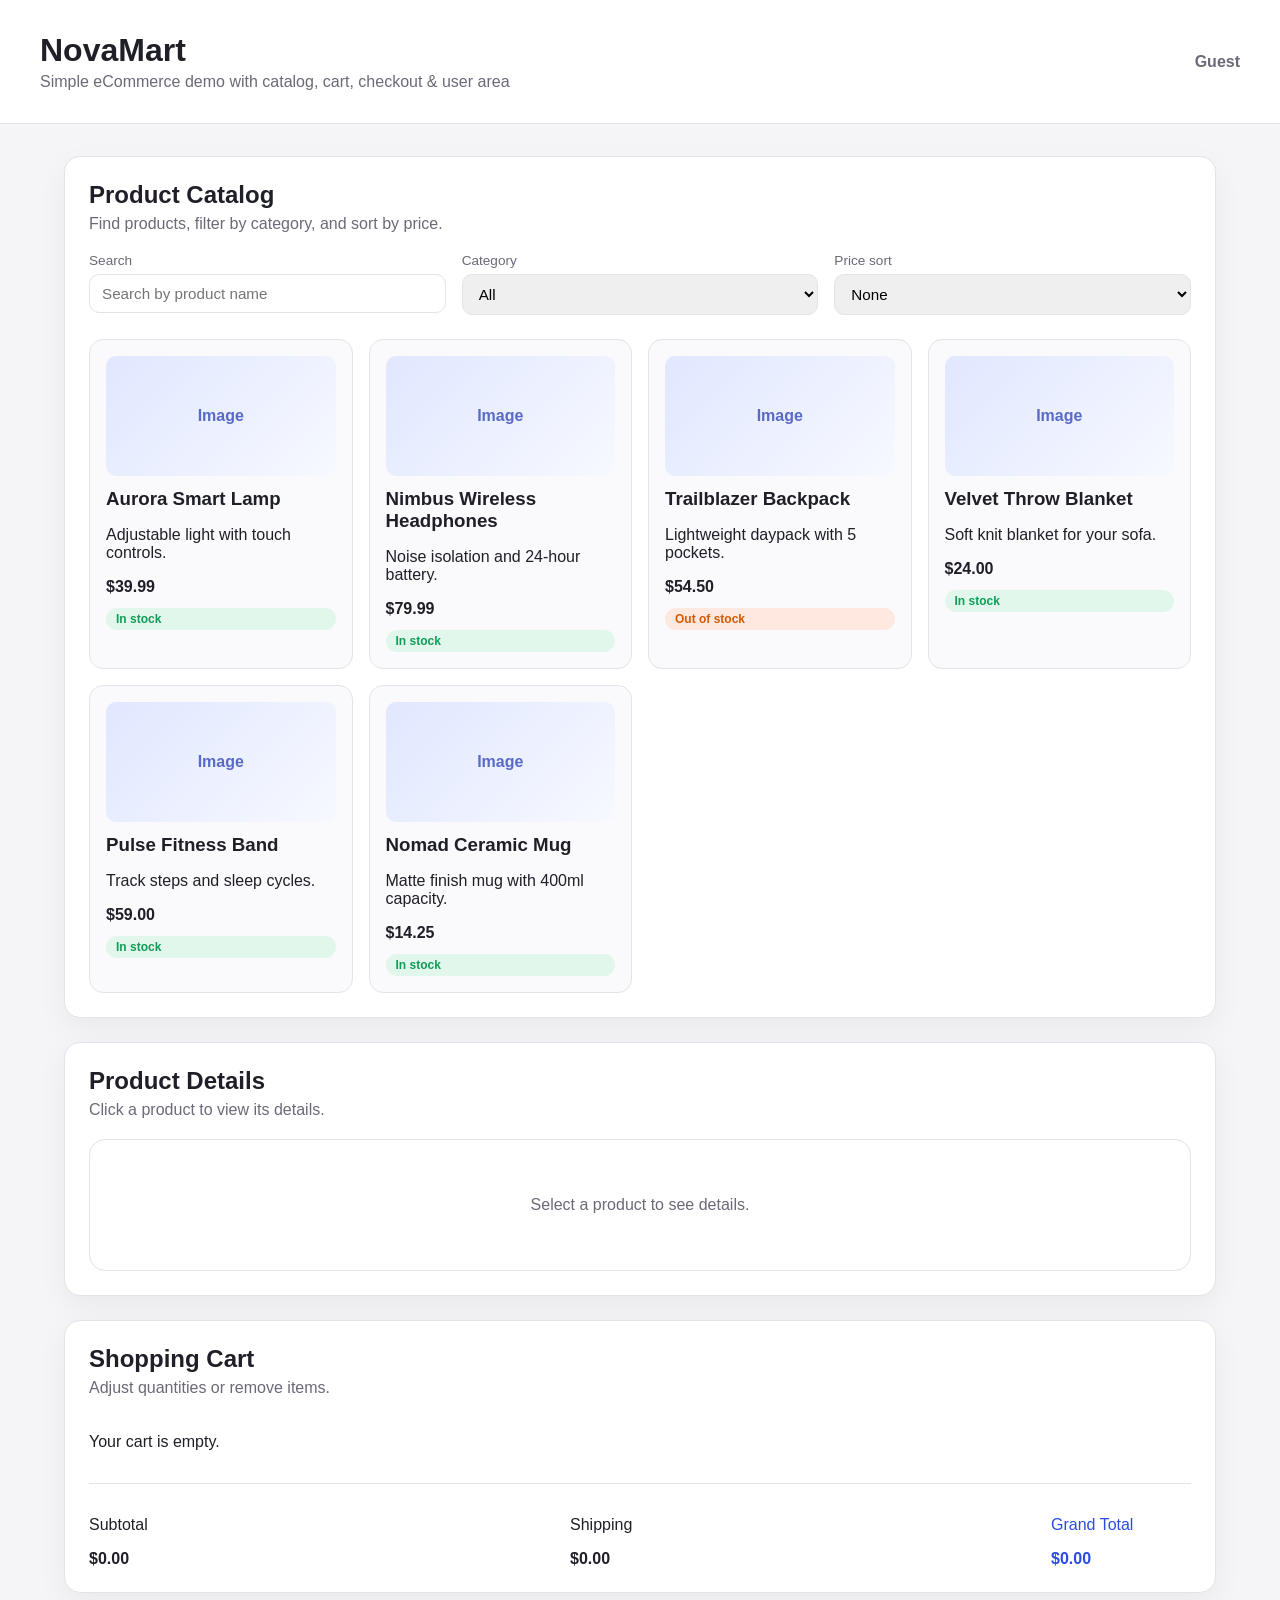
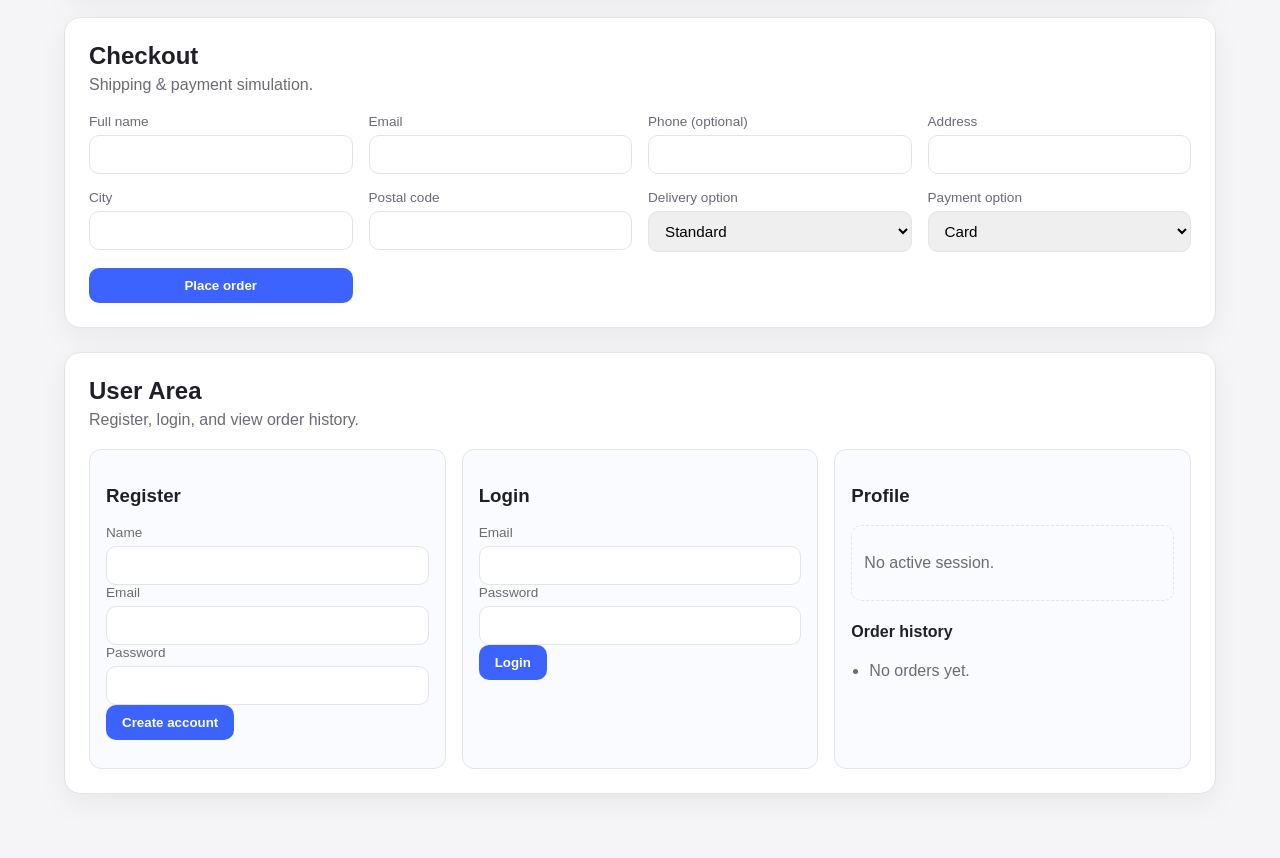
==== index.html @ 3a496c68 "Add ecommerce demo interface" ====
<!DOCTYPE html>
<html lang="en">
<head>
  <meta charset="UTF-8" />
  <meta name="viewport" content="width=device-width, initial-scale=1" />
  <title>NovaMart - Demo eCommerce</title>
  <link rel="stylesheet" href="styles.css" />
</head>
<body>
  <header class="site-header">
    <div>
      <h1>NovaMart</h1>
      <p class="tagline">Simple eCommerce demo with catalog, cart, checkout & user area</p>
    </div>
    <div class="header-actions">
      <span id="sessionStatus" class="session-status">Guest</span>
      <button id="logoutButton" class="secondary hidden">Logout</button>
    </div>
  </header>

  <main class="page">
    <section class="panel" id="catalog">
      <div class="panel-header">
        <h2>Product Catalog</h2>
        <p class="subtitle">Find products, filter by category, and sort by price.</p>
      </div>
      <div class="filters">
        <div class="field">
          <label for="searchInput">Search</label>
          <input id="searchInput" type="search" placeholder="Search by product name" />
        </div>
        <div class="field">
          <label for="categoryFilter">Category</label>
          <select id="categoryFilter"></select>
        </div>
        <div class="field">
          <label for="priceSort">Price sort</label>
          <select id="priceSort">
            <option value="">None</option>
            <option value="low-high">Low → High</option>
            <option value="high-low">High → Low</option>
          </select>
        </div>
      </div>
      <div id="productGrid" class="product-grid"></div>
    </section>

    <section class="panel" id="details">
      <div class="panel-header">
        <h2>Product Details</h2>
        <p class="subtitle">Click a product to view its details.</p>
      </div>
      <div id="detailsCard" class="details-card empty-state">
        <p>Select a product to see details.</p>
      </div>
    </section>

    <section class="panel" id="cart">
      <div class="panel-header">
        <h2>Shopping Cart</h2>
        <p class="subtitle">Adjust quantities or remove items.</p>
      </div>
      <div id="cartItems" class="cart-items"></div>
      <div class="cart-summary">
        <div>
          <p>Subtotal</p>
          <strong id="subtotalValue">$0.00</strong>
        </div>
        <div>
          <p>Shipping</p>
          <strong id="shippingValue">$0.00</strong>
        </div>
        <div class="grand-total">
          <p>Grand Total</p>
          <strong id="grandTotalValue">$0.00</strong>
        </div>
      </div>
    </section>

    <section class="panel" id="checkout">
      <div class="panel-header">
        <h2>Checkout</h2>
        <p class="subtitle">Shipping & payment simulation.</p>
      </div>
      <form id="checkoutForm" class="checkout-form">
        <div class="field">
          <label for="fullName">Full name</label>
          <input id="fullName" required />
        </div>
        <div class="field">
          <label for="email">Email</label>
          <input id="email" type="email" required />
        </div>
        <div class="field">
          <label for="phone">Phone (optional)</label>
          <input id="phone" type="tel" />
        </div>
        <div class="field">
          <label for="address">Address</label>
          <input id="address" required />
        </div>
        <div class="field">
          <label for="city">City</label>
          <input id="city" required />
        </div>
        <div class="field">
          <label for="postalCode">Postal code</label>
          <input id="postalCode" required />
        </div>
        <div class="field">
          <label for="deliveryOption">Delivery option</label>
          <select id="deliveryOption">
            <option value="standard">Standard</option>
            <option value="express">Express</option>
          </select>
        </div>
        <div class="field">
          <label for="paymentOption">Payment option</label>
          <select id="paymentOption">
            <option value="card">Card</option>
            <option value="cod">Cash on Delivery</option>
          </select>
        </div>
        <button type="submit" class="primary">Place order</button>
        <p id="checkoutMessage" class="status-message"></p>
      </form>
    </section>

    <section class="panel" id="userArea">
      <div class="panel-header">
        <h2>User Area</h2>
        <p class="subtitle">Register, login, and view order history.</p>
      </div>
      <div class="user-grid">
        <div class="user-card">
          <h3>Register</h3>
          <form id="registerForm" class="stacked-form">
            <div class="field">
              <label for="registerName">Name</label>
              <input id="registerName" required />
            </div>
            <div class="field">
              <label for="registerEmail">Email</label>
              <input id="registerEmail" type="email" required />
            </div>
            <div class="field">
              <label for="registerPassword">Password</label>
              <input id="registerPassword" type="password" required minlength="4" />
            </div>
            <button type="submit" class="primary">Create account</button>
            <p id="registerMessage" class="status-message"></p>
          </form>
        </div>
        <div class="user-card">
          <h3>Login</h3>
          <form id="loginForm" class="stacked-form">
            <div class="field">
              <label for="loginEmail">Email</label>
              <input id="loginEmail" type="email" required />
            </div>
            <div class="field">
              <label for="loginPassword">Password</label>
              <input id="loginPassword" type="password" required />
            </div>
            <button type="submit" class="primary">Login</button>
            <p id="loginMessage" class="status-message"></p>
          </form>
        </div>
        <div class="user-card">
          <h3>Profile</h3>
          <div id="profileSummary" class="profile-summary">
            <p>No active session.</p>
          </div>
          <h4>Order history</h4>
          <ul id="orderHistory" class="order-history">
            <li>No orders yet.</li>
          </ul>
        </div>
      </div>
    </section>
  </main>

  <script src="script.js"></script>
</body>
</html>
---- styles.css ----
:root {
  color-scheme: light;
  font-family: "Inter", "Segoe UI", sans-serif;
  --bg: #f5f5f7;
  --panel: #ffffff;
  --primary: #3d63ff;
  --primary-dark: #2b4be3;
  --border: #e3e3ea;
  --text: #1f1f28;
  --muted: #6a6a78;
  --success: #0f9d58;
  --warning: #d55a00;
}

* {
  box-sizing: border-box;
}

body {
  margin: 0;
  background: var(--bg);
  color: var(--text);
}

.site-header {
  display: flex;
  justify-content: space-between;
  align-items: center;
  padding: 32px 40px;
  background: var(--panel);
  border-bottom: 1px solid var(--border);
}

.site-header h1 {
  margin: 0 0 4px;
}

.tagline {
  margin: 0;
  color: var(--muted);
}

.header-actions {
  display: flex;
  align-items: center;
  gap: 12px;
}

.session-status {
  font-weight: 600;
  color: var(--muted);
}

.page {
  max-width: 1200px;
  margin: 0 auto;
  padding: 32px 24px 64px;
  display: grid;
  gap: 24px;
}

.panel {
  background: var(--panel);
  border-radius: 16px;
  padding: 24px;
  border: 1px solid var(--border);
  box-shadow: 0 10px 30px rgba(15, 15, 20, 0.05);
}

.panel-header {
  margin-bottom: 20px;
}

.panel-header h2 {
  margin: 0 0 6px;
}

.subtitle {
  margin: 0;
  color: var(--muted);
}

.filters {
  display: grid;
  grid-template-columns: repeat(auto-fit, minmax(200px, 1fr));
  gap: 16px;
  margin-bottom: 24px;
}

.field {
  display: flex;
  flex-direction: column;
  gap: 6px;
}

.field label {
  font-size: 0.85rem;
  color: var(--muted);
}

.field input,
.field select {
  padding: 10px 12px;
  border-radius: 10px;
  border: 1px solid var(--border);
  font-size: 0.95rem;
}

.primary {
  background: var(--primary);
  color: white;
  border: none;
  border-radius: 10px;
  padding: 10px 16px;
  font-weight: 600;
  cursor: pointer;
}

.primary:disabled {
  background: #b8c4ff;
  cursor: not-allowed;
}

.secondary {
  background: transparent;
  border: 1px solid var(--border);
  border-radius: 10px;
  padding: 8px 12px;
  cursor: pointer;
}

.hidden {
  display: none;
}

.product-grid {
  display: grid;
  grid-template-columns: repeat(auto-fit, minmax(220px, 1fr));
  gap: 16px;
}

.product-card {
  border: 1px solid var(--border);
  border-radius: 14px;
  padding: 16px;
  background: #fafafc;
  display: flex;
  flex-direction: column;
  gap: 12px;
  cursor: pointer;
  transition: transform 0.2s ease, box-shadow 0.2s ease;
}

.product-card:hover {
  transform: translateY(-4px);
  box-shadow: 0 10px 20px rgba(30, 30, 45, 0.12);
}

.product-image {
  height: 120px;
  background: linear-gradient(135deg, #e0e7ff, #f7f9ff);
  border-radius: 10px;
  display: grid;
  place-items: center;
  color: #5a6ac7;
  font-weight: 600;
}

.product-info h3 {
  margin: 0 0 6px;
}

.badge {
  display: inline-flex;
  align-items: center;
  gap: 6px;
  padding: 4px 10px;
  border-radius: 999px;
  font-size: 0.75rem;
  font-weight: 600;
}

.badge.in-stock {
  background: #e2f7eb;
  color: var(--success);
}

.badge.out-stock {
  background: #ffe8e0;
  color: var(--warning);
}

.details-card {
  display: grid;
  grid-template-columns: 160px 1fr;
  gap: 20px;
  align-items: center;
  padding: 20px;
  border: 1px solid var(--border);
  border-radius: 16px;
}

.details-card.empty-state {
  display: block;
  text-align: center;
  padding: 40px;
  color: var(--muted);
}

.details-image {
  height: 160px;
  border-radius: 14px;
  background: linear-gradient(135deg, #dfe7ff, #f6f6ff);
  display: grid;
  place-items: center;
  font-weight: 600;
  color: #4a58b0;
}

.details-info h3 {
  margin-top: 0;
}

.details-actions {
  display: flex;
  flex-wrap: wrap;
  gap: 12px;
  margin-top: 16px;
  align-items: center;
}

.status-message {
  margin: 12px 0 0;
  color: var(--success);
  font-weight: 600;
}

.cart-items {
  display: grid;
  gap: 12px;
}

.cart-item {
  display: grid;
  grid-template-columns: 1fr auto auto auto;
  gap: 12px;
  align-items: center;
  border: 1px solid var(--border);
  border-radius: 12px;
  padding: 12px;
  background: #fafbff;
}

.cart-item h4 {
  margin: 0 0 6px;
}

.quantity-controls {
  display: flex;
  align-items: center;
  gap: 6px;
}

.quantity-controls button {
  width: 28px;
  height: 28px;
  border-radius: 6px;
  border: 1px solid var(--border);
  background: white;
  cursor: pointer;
}

.cart-summary {
  display: flex;
  justify-content: space-between;
  margin-top: 16px;
  border-top: 1px solid var(--border);
  padding-top: 16px;
  gap: 16px;
}

.cart-summary div {
  min-width: 140px;
}

.grand-total {
  color: var(--primary-dark);
}

.checkout-form {
  display: grid;
  grid-template-columns: repeat(auto-fit, minmax(220px, 1fr));
  gap: 16px;
}

.user-grid {
  display: grid;
  grid-template-columns: repeat(auto-fit, minmax(260px, 1fr));
  gap: 16px;
}

.user-card {
  border: 1px solid var(--border);
  border-radius: 12px;
  padding: 16px;
  background: #fafbff;
}

.profile-summary {
  padding: 12px;
  border-radius: 10px;
  border: 1px dashed var(--border);
  margin-bottom: 12px;
  color: var(--muted);
}

.order-history {
  margin: 0;
  padding-left: 18px;
  color: var(--muted);
}

@media (max-width: 700px) {
  .site-header {
    flex-direction: column;
    align-items: flex-start;
    gap: 12px;
  }

  .details-card {
    grid-template-columns: 1fr;
  }

  .cart-item {
    grid-template-columns: 1fr;
  }

  .cart-summary {
    flex-direction: column;
  }
}
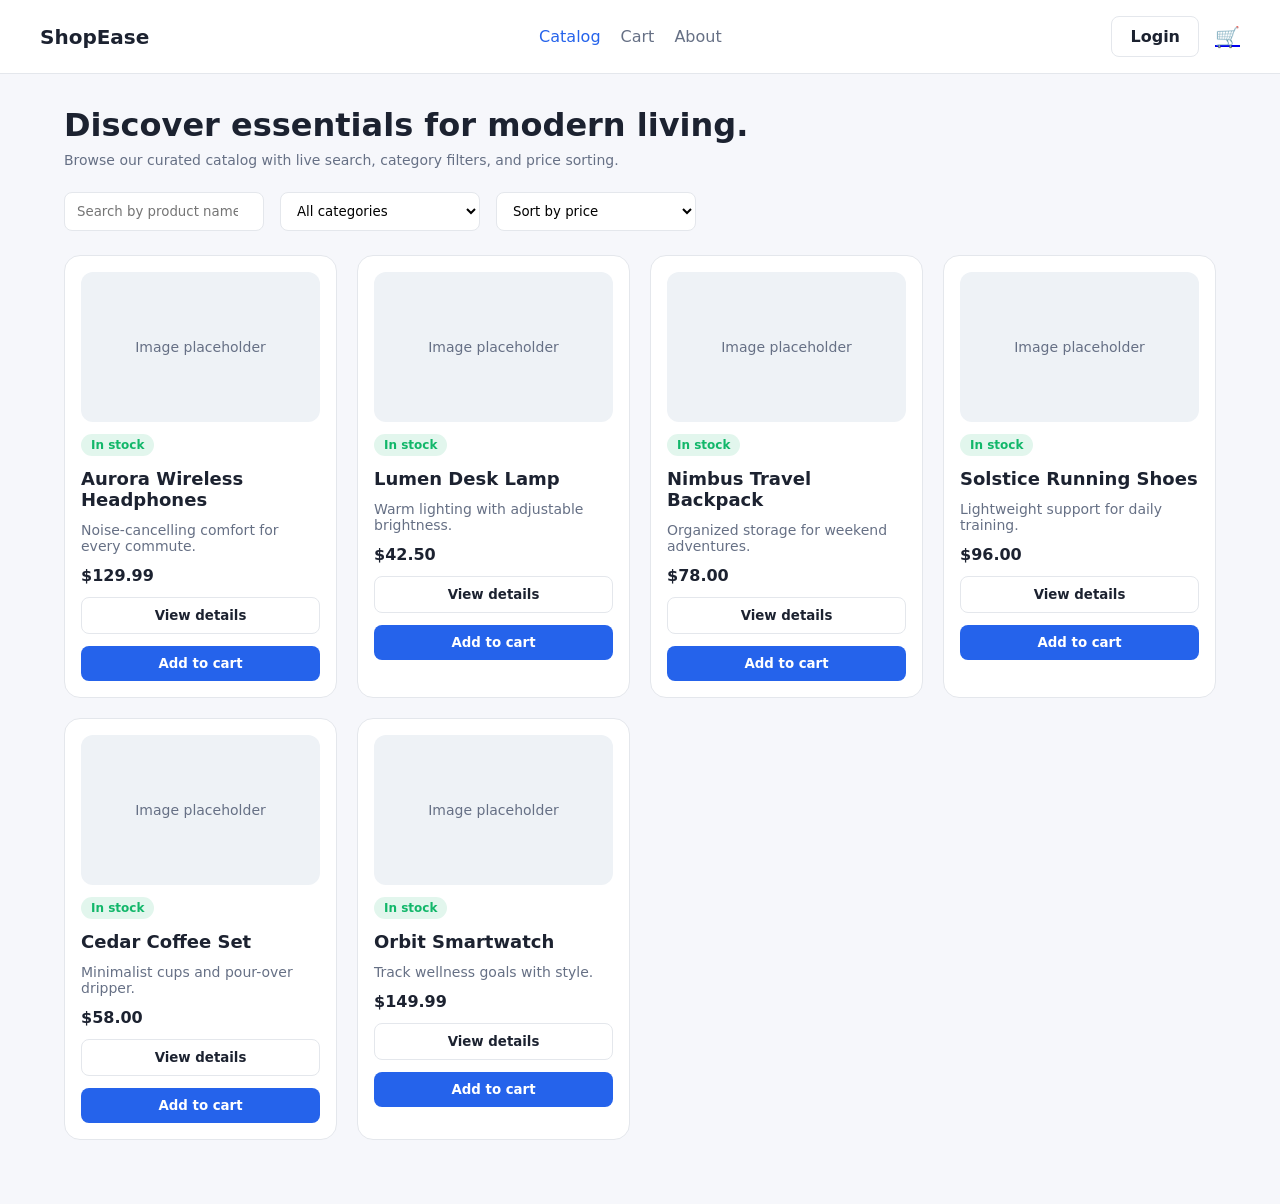
==== commit ea941c08: "Add ecommerce site pages and interactions" ====
--- a/index.html
+++ b/index.html
@@ -1,185 +1,73 @@
 <!DOCTYPE html>
 <html lang="en">
-<head>
-  <meta charset="UTF-8" />
-  <meta name="viewport" content="width=device-width, initial-scale=1" />
-  <title>NovaMart - Demo eCommerce</title>
-  <link rel="stylesheet" href="styles.css" />
-</head>
-<body>
-  <header class="site-header">
-    <div>
-      <h1>NovaMart</h1>
-      <p class="tagline">Simple eCommerce demo with catalog, cart, checkout & user area</p>
-    </div>
-    <div class="header-actions">
-      <span id="sessionStatus" class="session-status">Guest</span>
-      <button id="logoutButton" class="secondary hidden">Logout</button>
-    </div>
-  </header>
-
-  <main class="page">
-    <section class="panel" id="catalog">
-      <div class="panel-header">
-        <h2>Product Catalog</h2>
-        <p class="subtitle">Find products, filter by category, and sort by price.</p>
-      </div>
-      <div class="filters">
-        <div class="field">
-          <label for="searchInput">Search</label>
-          <input id="searchInput" type="search" placeholder="Search by product name" />
-        </div>
-        <div class="field">
-          <label for="categoryFilter">Category</label>
-          <select id="categoryFilter"></select>
-        </div>
-        <div class="field">
-          <label for="priceSort">Price sort</label>
-          <select id="priceSort">
-            <option value="">None</option>
-            <option value="low-high">Low → High</option>
-            <option value="high-low">High → Low</option>
-          </select>
+  <head>
+    <meta charset="UTF-8" />
+    <meta name="viewport" content="width=device-width, initial-scale=1.0" />
+    <title>ShopEase | Product Catalog</title>
+    <link rel="stylesheet" href="styles.css" />
+  </head>
+  <body>
+    <header>
+      <div class="header-inner">
+        <a class="logo" href="index.html">ShopEase</a>
+        <nav>
+          <a class="active" href="index.html">Catalog</a>
+          <a href="cart.html">Cart</a>
+          <a href="about.html">About</a>
+        </nav>
+        <div class="header-actions">
+          <a class="button button-outline" href="login.html">Login</a>
+          <a class="icon-button" href="cart.html" aria-label="Shopping cart">
+            🛒
+            <span class="cart-count" data-cart-count></span>
+          </a>
         </div>
       </div>
-      <div id="productGrid" class="product-grid"></div>
-    </section>
+    </header>
 
-    <section class="panel" id="details">
-      <div class="panel-header">
-        <h2>Product Details</h2>
-        <p class="subtitle">Click a product to view its details.</p>
+    <main>
+      <section class="hero">
+        <div>
+          <h1>Discover essentials for modern living.</h1>
+          <p class="product-description">
+            Browse our curated catalog with live search, category filters, and
+            price sorting.
+          </p>
+        </div>
+      </section>
+
+      <section class="filters">
+        <input
+          class="input"
+          id="searchInput"
+          type="search"
+          placeholder="Search by product name"
+        />
+        <select id="categoryFilter">
+          <option value="all">All categories</option>
+        </select>
+        <select id="priceSort">
+          <option value="default">Sort by price</option>
+          <option value="low">Low to high</option>
+          <option value="high">High to low</option>
+        </select>
+      </section>
+
+      <section class="product-grid" id="productGrid"></section>
+    </main>
+
+    <div class="modal" id="detailsModal" aria-hidden="true">
+      <div class="modal-content">
+        <h2 id="modalTitle"></h2>
+        <p id="modalDescription"></p>
+        <p id="modalDetails"></p>
+        <p class="product-price" id="modalPrice"></p>
+        <button class="button button-primary" id="modalAdd">Add to cart</button>
+        <button class="button button-outline" id="modalClose">Close</button>
       </div>
-      <div id="detailsCard" class="details-card empty-state">
-        <p>Select a product to see details.</p>
-      </div>
-    </section>
+    </div>
 
-    <section class="panel" id="cart">
-      <div class="panel-header">
-        <h2>Shopping Cart</h2>
-        <p class="subtitle">Adjust quantities or remove items.</p>
-      </div>
-      <div id="cartItems" class="cart-items"></div>
-      <div class="cart-summary">
-        <div>
-          <p>Subtotal</p>
-          <strong id="subtotalValue">$0.00</strong>
-        </div>
-        <div>
-          <p>Shipping</p>
-          <strong id="shippingValue">$0.00</strong>
-        </div>
-        <div class="grand-total">
-          <p>Grand Total</p>
-          <strong id="grandTotalValue">$0.00</strong>
-        </div>
-      </div>
-    </section>
-
-    <section class="panel" id="checkout">
-      <div class="panel-header">
-        <h2>Checkout</h2>
-        <p class="subtitle">Shipping & payment simulation.</p>
-      </div>
-      <form id="checkoutForm" class="checkout-form">
-        <div class="field">
-          <label for="fullName">Full name</label>
-          <input id="fullName" required />
-        </div>
-        <div class="field">
-          <label for="email">Email</label>
-          <input id="email" type="email" required />
-        </div>
-        <div class="field">
-          <label for="phone">Phone (optional)</label>
-          <input id="phone" type="tel" />
-        </div>
-        <div class="field">
-          <label for="address">Address</label>
-          <input id="address" required />
-        </div>
-        <div class="field">
-          <label for="city">City</label>
-          <input id="city" required />
-        </div>
-        <div class="field">
-          <label for="postalCode">Postal code</label>
-          <input id="postalCode" required />
-        </div>
-        <div class="field">
-          <label for="deliveryOption">Delivery option</label>
-          <select id="deliveryOption">
-            <option value="standard">Standard</option>
-            <option value="express">Express</option>
-          </select>
-        </div>
-        <div class="field">
-          <label for="paymentOption">Payment option</label>
-          <select id="paymentOption">
-            <option value="card">Card</option>
-            <option value="cod">Cash on Delivery</option>
-          </select>
-        </div>
-        <button type="submit" class="primary">Place order</button>
-        <p id="checkoutMessage" class="status-message"></p>
-      </form>
-    </section>
-
-    <section class="panel" id="userArea">
-      <div class="panel-header">
-        <h2>User Area</h2>
-        <p class="subtitle">Register, login, and view order history.</p>
-      </div>
-      <div class="user-grid">
-        <div class="user-card">
-          <h3>Register</h3>
-          <form id="registerForm" class="stacked-form">
-            <div class="field">
-              <label for="registerName">Name</label>
-              <input id="registerName" required />
-            </div>
-            <div class="field">
-              <label for="registerEmail">Email</label>
-              <input id="registerEmail" type="email" required />
-            </div>
-            <div class="field">
-              <label for="registerPassword">Password</label>
-              <input id="registerPassword" type="password" required minlength="4" />
-            </div>
-            <button type="submit" class="primary">Create account</button>
-            <p id="registerMessage" class="status-message"></p>
-          </form>
-        </div>
-        <div class="user-card">
-          <h3>Login</h3>
-          <form id="loginForm" class="stacked-form">
-            <div class="field">
-              <label for="loginEmail">Email</label>
-              <input id="loginEmail" type="email" required />
-            </div>
-            <div class="field">
-              <label for="loginPassword">Password</label>
-              <input id="loginPassword" type="password" required />
-            </div>
-            <button type="submit" class="primary">Login</button>
-            <p id="loginMessage" class="status-message"></p>
-          </form>
-        </div>
-        <div class="user-card">
-          <h3>Profile</h3>
-          <div id="profileSummary" class="profile-summary">
-            <p>No active session.</p>
-          </div>
-          <h4>Order history</h4>
-          <ul id="orderHistory" class="order-history">
-            <li>No orders yet.</li>
-          </ul>
-        </div>
-      </div>
-    </section>
-  </main>
-
-  <script src="script.js"></script>
-</body>
+    <script src="common.js"></script>
+    <script src="catalog.js"></script>
+  </body>
 </html>
--- a/styles.css
+++ b/styles.css
@@ -1,264 +1,234 @@
 :root {
   color-scheme: light;
-  font-family: "Inter", "Segoe UI", sans-serif;
-  --bg: #f5f5f7;
-  --panel: #ffffff;
-  --primary: #3d63ff;
-  --primary-dark: #2b4be3;
-  --border: #e3e3ea;
-  --text: #1f1f28;
-  --muted: #6a6a78;
-  --success: #0f9d58;
-  --warning: #d55a00;
+  --bg: #f6f7fb;
+  --text: #1c2230;
+  --muted: #667085;
+  --primary: #2563eb;
+  --accent: #f97316;
+  --card: #ffffff;
+  --border: #e4e7ec;
+  --success: #12b76a;
 }
 
 * {
   box-sizing: border-box;
+  margin: 0;
+  padding: 0;
+  font-family: "Inter", "Segoe UI", system-ui, sans-serif;
 }
 
 body {
-  margin: 0;
   background: var(--bg);
   color: var(--text);
-}
-
-.site-header {
-  display: flex;
+  min-height: 100vh;
+}
+
+header {
+  background: #fff;
+  border-bottom: 1px solid var(--border);
+  padding: 16px 24px;
+  position: sticky;
+  top: 0;
+  z-index: 10;
+}
+
+.header-inner {
+  display: flex;
+  align-items: center;
   justify-content: space-between;
-  align-items: center;
-  padding: 32px 40px;
-  background: var(--panel);
-  border-bottom: 1px solid var(--border);
-}
-
-.site-header h1 {
-  margin: 0 0 4px;
-}
-
-.tagline {
-  margin: 0;
-  color: var(--muted);
-}
-
-.header-actions {
-  display: flex;
-  align-items: center;
-  gap: 12px;
-}
-
-.session-status {
-  font-weight: 600;
-  color: var(--muted);
-}
-
-.page {
+  gap: 24px;
   max-width: 1200px;
   margin: 0 auto;
-  padding: 32px 24px 64px;
-  display: grid;
+}
+
+.logo {
+  font-weight: 700;
+  font-size: 20px;
+  color: var(--text);
+  text-decoration: none;
+}
+
+nav {
+  display: flex;
+  gap: 20px;
+}
+
+nav a {
+  text-decoration: none;
+  color: var(--muted);
+  font-weight: 500;
+}
+
+nav a.active {
+  color: var(--primary);
+}
+
+.header-actions {
+  display: flex;
+  align-items: center;
+  gap: 16px;
+}
+
+.icon-button {
+  position: relative;
+  background: transparent;
+  border: none;
+  cursor: pointer;
+  font-size: 20px;
+}
+
+.cart-count {
+  position: absolute;
+  top: -6px;
+  right: -8px;
+  background: var(--accent);
+  color: #fff;
+  font-size: 12px;
+  padding: 2px 6px;
+  border-radius: 999px;
+}
+
+.button {
+  display: inline-flex;
+  align-items: center;
+  justify-content: center;
+  padding: 10px 18px;
+  border-radius: 8px;
+  border: none;
+  font-weight: 600;
+  cursor: pointer;
+  text-decoration: none;
+  transition: transform 0.2s ease;
+}
+
+.button:hover {
+  transform: translateY(-1px);
+}
+
+.button-primary {
+  background: var(--primary);
+  color: #fff;
+}
+
+.button-outline {
+  background: transparent;
+  color: var(--text);
+  border: 1px solid var(--border);
+}
+
+.button-accent {
+  background: var(--accent);
+  color: #fff;
+}
+
+main {
+  max-width: 1200px;
+  margin: 32px auto 64px;
+  padding: 0 24px;
+}
+
+.hero {
+  display: flex;
+  justify-content: space-between;
+  align-items: center;
   gap: 24px;
-}
-
-.panel {
-  background: var(--panel);
-  border-radius: 16px;
-  padding: 24px;
-  border: 1px solid var(--border);
-  box-shadow: 0 10px 30px rgba(15, 15, 20, 0.05);
-}
-
-.panel-header {
-  margin-bottom: 20px;
-}
-
-.panel-header h2 {
-  margin: 0 0 6px;
-}
-
-.subtitle {
-  margin: 0;
-  color: var(--muted);
+  margin-bottom: 24px;
+}
+
+.hero h1 {
+  font-size: 32px;
+  margin-bottom: 8px;
 }
 
 .filters {
-  display: grid;
-  grid-template-columns: repeat(auto-fit, minmax(200px, 1fr));
+  display: flex;
+  flex-wrap: wrap;
   gap: 16px;
   margin-bottom: 24px;
 }
 
-.field {
-  display: flex;
-  flex-direction: column;
-  gap: 6px;
-}
-
-.field label {
-  font-size: 0.85rem;
-  color: var(--muted);
-}
-
-.field input,
-.field select {
+.input,
+select {
   padding: 10px 12px;
-  border-radius: 10px;
-  border: 1px solid var(--border);
-  font-size: 0.95rem;
-}
-
-.primary {
-  background: var(--primary);
-  color: white;
-  border: none;
-  border-radius: 10px;
-  padding: 10px 16px;
-  font-weight: 600;
-  cursor: pointer;
-}
-
-.primary:disabled {
-  background: #b8c4ff;
-  cursor: not-allowed;
-}
-
-.secondary {
-  background: transparent;
-  border: 1px solid var(--border);
-  border-radius: 10px;
-  padding: 8px 12px;
-  cursor: pointer;
-}
-
-.hidden {
-  display: none;
+  border-radius: 8px;
+  border: 1px solid var(--border);
+  min-width: 200px;
+  background: #fff;
 }
 
 .product-grid {
   display: grid;
-  grid-template-columns: repeat(auto-fit, minmax(220px, 1fr));
-  gap: 16px;
+  grid-template-columns: repeat(auto-fit, minmax(240px, 1fr));
+  gap: 20px;
 }
 
 .product-card {
-  border: 1px solid var(--border);
-  border-radius: 14px;
+  background: var(--card);
+  border: 1px solid var(--border);
+  border-radius: 16px;
   padding: 16px;
-  background: #fafafc;
   display: flex;
   flex-direction: column;
   gap: 12px;
-  cursor: pointer;
-  transition: transform 0.2s ease, box-shadow 0.2s ease;
-}
-
-.product-card:hover {
-  transform: translateY(-4px);
-  box-shadow: 0 10px 20px rgba(30, 30, 45, 0.12);
 }
 
 .product-image {
-  height: 120px;
-  background: linear-gradient(135deg, #e0e7ff, #f7f9ff);
-  border-radius: 10px;
-  display: grid;
-  place-items: center;
-  color: #5a6ac7;
+  height: 150px;
+  background: #eef2f6;
+  border-radius: 12px;
+  display: flex;
+  align-items: center;
+  justify-content: center;
+  color: var(--muted);
+  font-size: 14px;
+}
+
+.product-name {
   font-weight: 600;
-}
-
-.product-info h3 {
-  margin: 0 0 6px;
-}
-
-.badge {
+  font-size: 18px;
+}
+
+.product-price {
+  font-weight: 700;
+}
+
+.product-description {
+  color: var(--muted);
+  font-size: 14px;
+}
+
+.stock-badge {
+  align-self: flex-start;
+  padding: 4px 10px;
+  background: rgba(18, 183, 106, 0.12);
+  color: var(--success);
+  border-radius: 999px;
+  font-size: 12px;
+  font-weight: 600;
+}
+
+.cart-layout {
+  display: grid;
+  grid-template-columns: 2fr 1fr;
+  gap: 24px;
+}
+
+.cart-item {
+  display: grid;
+  grid-template-columns: 1fr auto auto;
+  gap: 16px;
+  align-items: center;
+  padding: 16px;
+  border: 1px solid var(--border);
+  border-radius: 12px;
+  background: #fff;
+  margin-bottom: 12px;
+}
+
+.quantity-controls {
   display: inline-flex;
   align-items: center;
-  gap: 6px;
-  padding: 4px 10px;
-  border-radius: 999px;
-  font-size: 0.75rem;
-  font-weight: 600;
-}
-
-.badge.in-stock {
-  background: #e2f7eb;
-  color: var(--success);
-}
-
-.badge.out-stock {
-  background: #ffe8e0;
-  color: var(--warning);
-}
-
-.details-card {
-  display: grid;
-  grid-template-columns: 160px 1fr;
-  gap: 20px;
-  align-items: center;
-  padding: 20px;
-  border: 1px solid var(--border);
-  border-radius: 16px;
-}
-
-.details-card.empty-state {
-  display: block;
-  text-align: center;
-  padding: 40px;
-  color: var(--muted);
-}
-
-.details-image {
-  height: 160px;
-  border-radius: 14px;
-  background: linear-gradient(135deg, #dfe7ff, #f6f6ff);
-  display: grid;
-  place-items: center;
-  font-weight: 600;
-  color: #4a58b0;
-}
-
-.details-info h3 {
-  margin-top: 0;
-}
-
-.details-actions {
-  display: flex;
-  flex-wrap: wrap;
-  gap: 12px;
-  margin-top: 16px;
-  align-items: center;
-}
-
-.status-message {
-  margin: 12px 0 0;
-  color: var(--success);
-  font-weight: 600;
-}
-
-.cart-items {
-  display: grid;
-  gap: 12px;
-}
-
-.cart-item {
-  display: grid;
-  grid-template-columns: 1fr auto auto auto;
-  gap: 12px;
-  align-items: center;
-  border: 1px solid var(--border);
-  border-radius: 12px;
-  padding: 12px;
-  background: #fafbff;
-}
-
-.cart-item h4 {
-  margin: 0 0 6px;
-}
-
-.quantity-controls {
-  display: flex;
-  align-items: center;
-  gap: 6px;
+  gap: 8px;
 }
 
 .quantity-controls button {
@@ -266,76 +236,136 @@
   height: 28px;
   border-radius: 6px;
   border: 1px solid var(--border);
-  background: white;
+  background: #fff;
   cursor: pointer;
 }
 
-.cart-summary {
+.summary-card {
+  background: #fff;
+  border: 1px solid var(--border);
+  border-radius: 16px;
+  padding: 20px;
+  display: flex;
+  flex-direction: column;
+  gap: 12px;
+}
+
+.summary-row {
   display: flex;
   justify-content: space-between;
-  margin-top: 16px;
-  border-top: 1px solid var(--border);
-  padding-top: 16px;
-  gap: 16px;
-}
-
-.cart-summary div {
-  min-width: 140px;
-}
-
-.grand-total {
-  color: var(--primary-dark);
-}
-
-.checkout-form {
+}
+
+.modal {
+  position: fixed;
+  inset: 0;
+  background: rgba(15, 23, 42, 0.6);
+  display: none;
+  align-items: center;
+  justify-content: center;
+  padding: 24px;
+}
+
+.modal-content {
+  background: #fff;
+  border-radius: 16px;
+  padding: 24px;
+  max-width: 520px;
+  width: 100%;
+}
+
+.modal-content h2 {
+  margin-bottom: 8px;
+}
+
+.modal-content p {
+  margin-bottom: 12px;
+  color: var(--muted);
+}
+
+.form-grid {
   display: grid;
   grid-template-columns: repeat(auto-fit, minmax(220px, 1fr));
   gap: 16px;
 }
 
-.user-grid {
+.form-grid .input,
+.form-grid select {
+  width: 100%;
+}
+
+.auth-wrapper {
+  max-width: 420px;
+  margin: 40px auto;
+  background: #fff;
+  padding: 24px;
+  border-radius: 16px;
+  border: 1px solid var(--border);
+}
+
+.auth-wrapper h1 {
+  margin-bottom: 12px;
+}
+
+.auth-form {
+  display: flex;
+  flex-direction: column;
+  gap: 12px;
+}
+
+.auth-form button {
+  margin-top: 16px;
+}
+
+.profile-card {
+  background: #fff;
+  border: 1px solid var(--border);
+  border-radius: 16px;
+  padding: 20px;
+  margin-top: 20px;
+}
+
+.order-list {
+  margin-top: 12px;
+  display: grid;
+  gap: 12px;
+}
+
+.order-item {
+  border: 1px solid var(--border);
+  border-radius: 12px;
+  padding: 12px;
+  background: #fafbff;
+}
+
+.about-layout {
   display: grid;
   grid-template-columns: repeat(auto-fit, minmax(260px, 1fr));
-  gap: 16px;
-}
-
-.user-card {
-  border: 1px solid var(--border);
-  border-radius: 12px;
-  padding: 16px;
-  background: #fafbff;
-}
-
-.profile-summary {
+  gap: 24px;
+  align-items: center;
+}
+
+.placeholder-image {
+  background: #e9edf5;
+  border-radius: 16px;
+  height: 240px;
+  display: flex;
+  align-items: center;
+  justify-content: center;
+  color: var(--muted);
+  font-weight: 600;
+}
+
+.notice {
+  background: #fff7ed;
+  border: 1px solid #fed7aa;
   padding: 12px;
   border-radius: 10px;
-  border: 1px dashed var(--border);
-  margin-bottom: 12px;
-  color: var(--muted);
-}
-
-.order-history {
-  margin: 0;
-  padding-left: 18px;
-  color: var(--muted);
-}
-
-@media (max-width: 700px) {
-  .site-header {
-    flex-direction: column;
-    align-items: flex-start;
-    gap: 12px;
-  }
-
-  .details-card {
+  color: #9a3412;
+  margin-bottom: 16px;
+}
+
+@media (max-width: 900px) {
+  .cart-layout {
     grid-template-columns: 1fr;
   }
-
-  .cart-item {
-    grid-template-columns: 1fr;
-  }
-
-  .cart-summary {
-    flex-direction: column;
-  }
-}
+}
